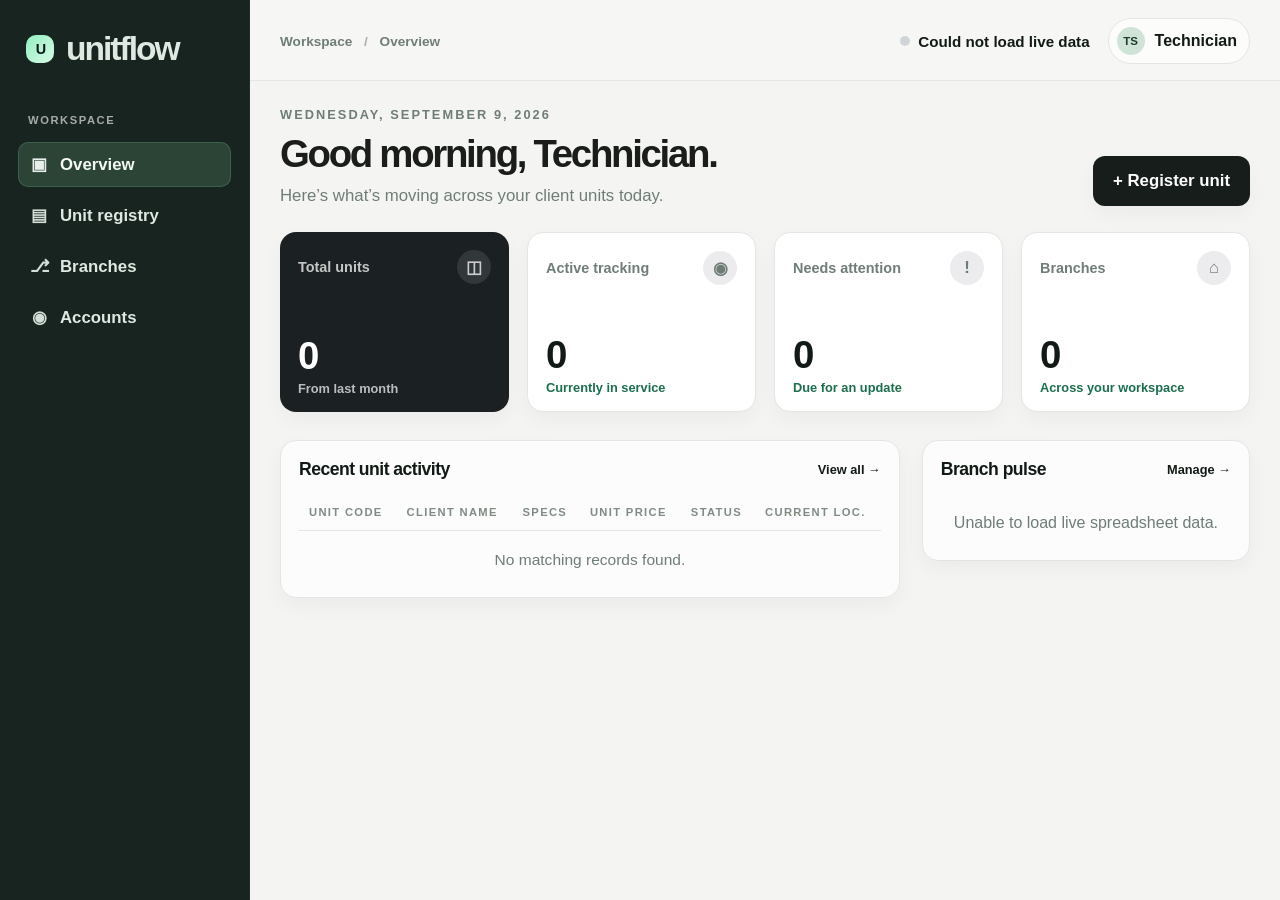
==== index.html @ ae101337 "first commit" ====
<!DOCTYPE html>
<html lang="en">
  <head>
    <meta charset="UTF-8" />
    <meta name="viewport" content="width=device-width, initial-scale=1.0" />
    <title>Client Unit Tracker</title>
    <link rel="stylesheet" href="css/styles.css" />
  </head>
  <body class="dashboard-shell">
    <aside class="sidebar">
      <div class="brand">
        <div class="brand-mark">U</div>
        <span>unitflow</span>
      </div>

      <nav class="nav">
        <div class="nav-label">Workspace</div>
        <button class="nav-item active">
          <span class="nav-icon">▣</span>
          Overview
        </button>
        <button class="nav-item">
          <span class="nav-icon">▤</span>
          Unit registry
        </button>
        <button class="nav-item">
          <span class="nav-icon">⎇</span>
          Branches
        </button>
        <button class="nav-item">
          <span class="nav-icon">◉</span>
          Accounts
        </button>
      </nav>
    </aside>

    <div class="workspace">
      <header class="workspace-topbar">
        <div class="breadcrumb">Workspace <span>/</span> Overview</div>

        <div class="topbar-right">
          <div class="sync-pill">
            <span class="dot live"></span>
            <span id="syncStatus">Live sync</span>
          </div>

          <div class="user-pill">
            <div class="user-avatar">TS</div>
            <span>Technician</span>
          </div>
        </div>
      </header>

      <main class="content">
        <div class="header-row">
          <div class="heading-block">
            <div class="eyebrow">Wednesday, September 9, 2026</div>
            <h1>Good morning, Technician.</h1>
            <p>Here’s what’s moving across your client units today.</p>
          </div>

          <button class="register-btn">+ Register unit</button>
        </div>

        <section class="summary-grid" id="summaryCards"></section>

        <section class="lower-grid">
          <div class="panel table-panel">
            <div class="panel-header">
              <h2>Recent unit activity</h2>
              <a href="#">View all →</a>
            </div>

            <div class="table-wrap">
              <table>
                <thead>
                  <tr>
                    <th>Unit code</th>
                    <th>Client name</th>
                    <th>Specs</th>
                    <th>Unit price</th>
                    <th>Status</th>
                    <th>Current loc.</th>
                  </tr>
                </thead>
                <tbody id="unitTableBody"></tbody>
              </table>
            </div>
          </div>

          <aside class="panel branch-panel">
            <div class="panel-header">
              <h2>Branch pulse</h2>
              <a href="#">Manage →</a>
            </div>

            <div id="branchPulseList" class="branch-list"></div>
          </aside>
        </section>
      </main>
    </div>

    <script src="gs/config.js"></script>
    <script src="js/data.js"></script>
    <script src="js/ui.js"></script>
    <script src="js/app.js"></script>
  </body>
</html>
---- css/styles.css ----
:root {
  --sidebar-bg: #18241f;
  --sidebar-accent: #7fe2a7;
  --sidebar-text: #dfe9e2;
  --main-bg: #f4f5f2;
  --panel-bg: #ffffff;
  --panel-alt: #f7f8f6;
  --text: #121a16;
  --muted: #6f7d77;
  --line: #e3e6e2;
  --dark-card: #1b2022;
  --green-soft: #d9f9e8;
  --green-text: #1b6d4c;
  --orange-soft: #fef1d4;
  --orange-text: #8b5e0c;
  --blue-soft: #dfeeff;
  --blue-text: #1f4d8c;
  --red-soft: #fbe3e3;
  --red-text: #9a2c2c;
  --shadow: 0 8px 20px rgba(15, 23, 42, 0.04);
}

* {
  box-sizing: border-box;
}

html, body {
  margin: 0;
  min-height: 100%;
  font-family: Inter, "Segoe UI", Arial, sans-serif;
  background: var(--main-bg);
  color: var(--text);
}

button, input, select {
  font: inherit;
}

.dashboard-shell {
  display: flex;
  min-height: 100vh;
}

.sidebar {
  width: 250px;
  background: var(--sidebar-bg);
  color: var(--sidebar-text);
  padding: 24px 18px 28px;
  border-right: 1px solid rgba(255, 255, 255, 0.04);
}

.brand {
  display: flex;
  align-items: center;
  gap: 12px;
  padding: 6px 8px 18px;
  font-size: 2.1rem;
  font-weight: 800;
  letter-spacing: -0.06em;
}

.brand-mark {
  width: 28px;
  height: 28px;
  display: inline-flex;
  align-items: center;
  justify-content: center;
  border-radius: 10px;
  background: linear-gradient(135deg, #90f0bf, #d9f9e8);
  color: #0e1714;
  font-size: 0.9rem;
  font-weight: 800;
}

.nav {
  display: flex;
  flex-direction: column;
  gap: 6px;
  margin-top: 14px;
}

.nav-label {
  padding: 14px 10px 10px;
  color: rgba(255, 255, 255, 0.62);
  font-size: 0.7rem;
  letter-spacing: 0.14em;
  text-transform: uppercase;
  font-weight: 700;
}

.nav-item {
  display: flex;
  align-items: center;
  gap: 12px;
  width: 100%;
  background: transparent;
  border: none;
  border-radius: 10px;
  color: var(--sidebar-text);
  padding: 12px 12px;
  text-align: left;
  font-size: 1.05rem;
  font-weight: 600;
  cursor: pointer;
}

.nav-item.active {
  background: rgba(126, 211, 161, 0.18);
  color: #f3f9f5;
  box-shadow: inset 0 0 0 1px rgba(126, 211, 161, 0.2);
}

.nav-icon {
  width: 18px;
  text-align: center;
  opacity: 0.95;
}

.workspace {
  flex: 1;
  background: var(--main-bg);
}

.workspace-topbar {
  display: flex;
  justify-content: space-between;
  align-items: center;
  padding: 18px 30px 16px 30px;
  background: rgba(255, 255, 255, 0.15);
  border-bottom: 1px solid var(--line);
}

.breadcrumb {
  color: var(--muted);
  font-size: 0.85rem;
  font-weight: 600;
}

.breadcrumb span {
  margin: 0 8px;
  color: #a5b0a9;
}

.topbar-right {
  display: flex;
  align-items: center;
  gap: 18px;
}

.sync-pill {
  display: inline-flex;
  align-items: center;
  gap: 8px;
  color: var(--text);
  font-size: 0.95rem;
  font-weight: 600;
}

.dot {
  width: 10px;
  height: 10px;
  border-radius: 50%;
  display: inline-block;
  background: #d1d5d8;
}

.dot.live {
  background: #7ad9a6;
  box-shadow: 0 0 0 3px rgba(122, 217, 166, 0.2);
}

.user-pill {
  display: inline-flex;
  align-items: center;
  gap: 10px;
  padding: 8px 12px 8px 8px;
  border-radius: 999px;
  background: rgba(255, 255, 255, 0.7);
  border: 1px solid var(--line);
  color: var(--text);
  font-weight: 700;
}

.user-avatar {
  width: 28px;
  height: 28px;
  border-radius: 50%;
  display: inline-flex;
  align-items: center;
  justify-content: center;
  background: #cfe4d6;
  color: #1b3b2f;
  font-size: 0.72rem;
  font-weight: 800;
}

.content {
  padding: 26px 30px 30px;
}

.header-row {
  display: flex;
  justify-content: space-between;
  align-items: flex-end;
  gap: 20px;
  margin-bottom: 26px;
}

.eyebrow {
  font-size: 0.8rem;
  letter-spacing: 0.16em;
  text-transform: uppercase;
  color: var(--muted);
  margin-bottom: 12px;
  font-weight: 700;
}

.heading-block h1 {
  margin: 0;
  font-size: clamp(2.3rem, 3vw, 3.3rem);
  letter-spacing: -0.06em;
  line-height: 1.05;
  color: #1a1d1a;
}

.heading-block p {
  margin: 12px 0 0;
  color: var(--muted);
  font-size: 1.05rem;
}

.register-btn {
  background: #171d1a;
  color: #fff;
  border: none;
  border-radius: 12px;
  padding: 15px 20px;
  font-size: 1.05rem;
  font-weight: 700;
  cursor: pointer;
  box-shadow: var(--shadow);
}

.summary-grid {
  display: grid;
  grid-template-columns: repeat(4, minmax(180px, 1fr));
  gap: 18px;
  margin-bottom: 28px;
}

.summary-card {
  min-height: 180px;
  background: var(--panel-bg);
  border: 1px solid var(--line);
  border-radius: 16px;
  padding: 18px 18px 16px;
  box-shadow: var(--shadow);
  display: flex;
  flex-direction: column;
  justify-content: space-between;
}

.summary-card.dark {
  background: var(--dark-card);
  border: none;
  color: #fff;
}

.card-top {
  display: flex;
  align-items: center;
  justify-content: space-between;
  gap: 10px;
  font-size: 0.9rem;
  font-weight: 600;
  color: var(--muted);
}

.summary-card.dark .card-top {
  color: rgba(255, 255, 255, 0.75);
}

.card-icon {
  width: 34px;
  height: 34px;
  border-radius: 50%;
  display: inline-flex;
  align-items: center;
  justify-content: center;
  background: rgba(17, 24, 39, 0.08);
  color: inherit;
  font-size: 1.05rem;
}

.summary-card.dark .card-icon {
  background: rgba(255, 255, 255, 0.1);
}

.value-row {
  display: flex;
  align-items: baseline;
  justify-content: flex-start;
  gap: 10px;
}

.card-value {
  font-size: clamp(2.3rem, 3vw, 3.1rem);
  line-height: 1;
  font-weight: 800;
  letter-spacing: -0.06em;
}

.card-meta {
  font-size: 0.8rem;
  font-weight: 600;
  color: var(--muted);
  margin-top: 6px;
}

.summary-card.dark .card-meta {
  color: rgba(255, 255, 255, 0.7);
}

.trend-up {
  color: #1b6f4d;
}

.lower-grid {
  display: grid;
  grid-template-columns: 1.7fr 0.9fr;
  gap: 22px;
  align-items: start;
}

.panel {
  background: rgba(255, 255, 255, 0.7);
  border: 1px solid var(--line);
  border-radius: 16px;
  padding: 18px 18px 8px;
  box-shadow: var(--shadow);
}

.panel-header {
  display: flex;
  justify-content: space-between;
  align-items: center;
  gap: 12px;
  margin-bottom: 14px;
}

.panel-header h2 {
  margin: 0;
  font-size: 1.1rem;
  letter-spacing: -0.03em;
}

.panel-header a {
  color: var(--text);
  text-decoration: none;
  font-weight: 600;
  font-size: 0.8rem;
}

.table-wrap {
  overflow-x: auto;
}

table {
  width: 100%;
  border-collapse: collapse;
  min-width: 580px;
}

th, td {
  text-align: left;
  padding: 12px 10px;
  border-bottom: 1px solid var(--line);
}

th {
  color: #7f8b83;
  font-size: 0.7rem;
  letter-spacing: 0.12em;
  text-transform: uppercase;
  font-weight: 800;
}

tbody tr:last-child td {
  border-bottom: none;
}

td {
  font-size: 0.97rem;
  color: #1d221f;
}

.badge {
  display: inline-flex;
  align-items: center;
  justify-content: center;
  border-radius: 999px;
  padding: 6px 10px;
  font-size: 0.76rem;
  font-weight: 700;
}

.badge.in-stock {
  background: var(--green-soft);
  color: var(--green-text);
}

.badge.assigned {
  background: var(--blue-soft);
  color: var(--blue-text);
}

.badge.released {
  background: var(--orange-soft);
  color: var(--orange-text);
}

.badge.returned,
.badge.pending-return {
  background: var(--red-soft);
  color: var(--red-text);
}

.branch-list {
  display: flex;
  flex-direction: column;
  gap: 14px;
  margin-top: 8px;
}

.branch-row {
  display: flex;
  flex-direction: column;
  gap: 8px;
}

.branch-head {
  display: flex;
  justify-content: space-between;
  align-items: center;
  gap: 12px;
  font-size: 0.96rem;
  font-weight: 700;
}

.branch-bar {
  width: 100%;
  height: 8px;
  background: #edf0ec;
  border-radius: 999px;
  overflow: hidden;
}

.branch-fill {
  height: 100%;
  background: linear-gradient(90deg, #95dcb4, #64c892);
  border-radius: 999px;
}

.empty-state {
  padding: 20px 10px;
  color: var(--muted);
  text-align: center;
}

@media (max-width: 1100px) {
  .summary-grid {
    grid-template-columns: repeat(2, minmax(180px, 1fr));
  }

  .lower-grid {
    grid-template-columns: 1fr;
  }
}

@media (max-width: 760px) {
  .dashboard-shell {
    flex-direction: column;
  }

  .sidebar {
    width: 100%;
  }

  .workspace-topbar,
  .header-row {
    flex-direction: column;
    align-items: flex-start;
  }

  .summary-grid {
    grid-template-columns: 1fr;
  }
}
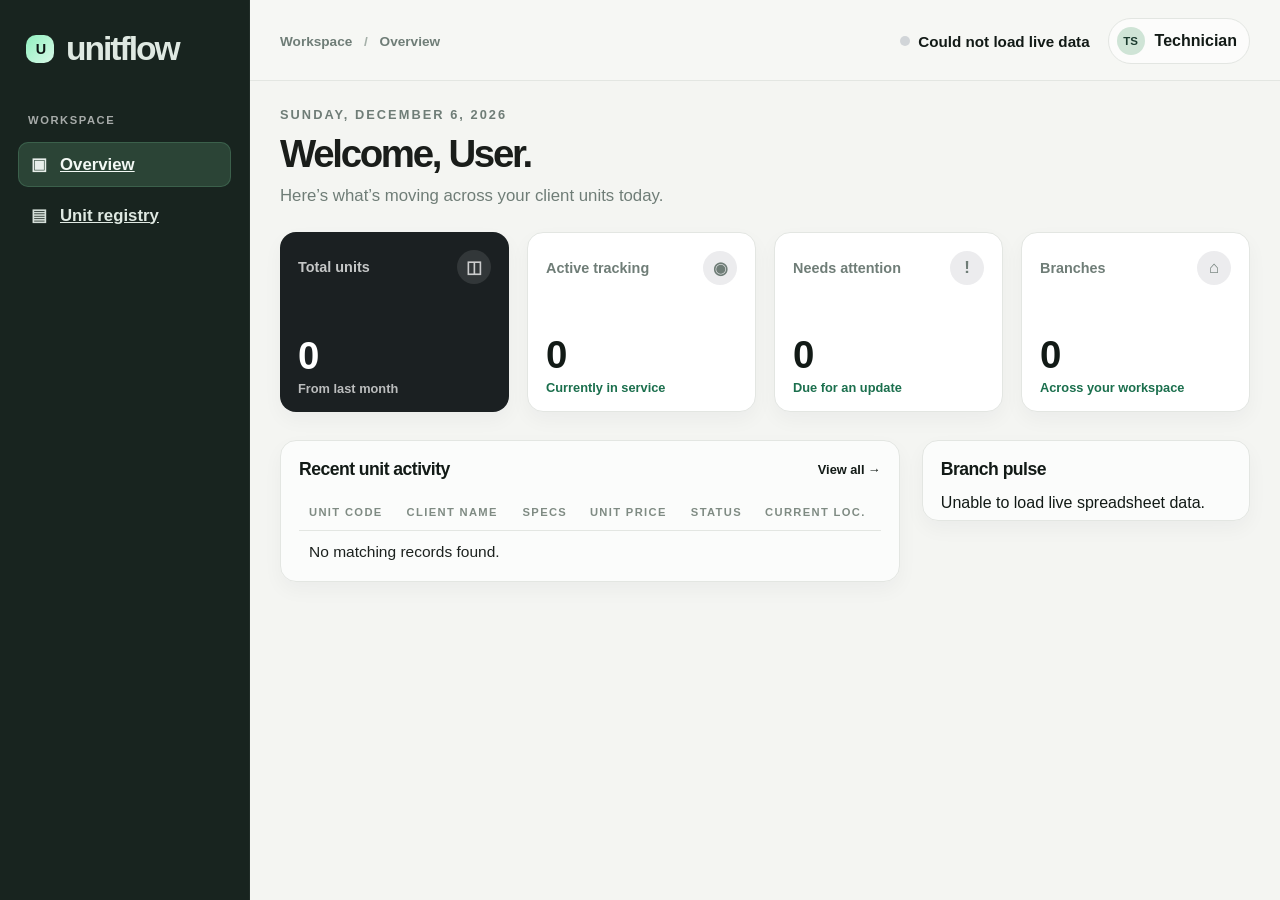
==== commit 991c5a67: "second commit" ====
--- a/index.html
+++ b/index.html
@@ -15,22 +15,22 @@
 
       <nav class="nav">
         <div class="nav-label">Workspace</div>
-        <button class="nav-item active">
+        <a class="nav-item active" href="index.html">
           <span class="nav-icon">▣</span>
           Overview
-        </button>
-        <button class="nav-item">
+        </a>
+        <a class="nav-item" href="pages/unit-registry.html">
           <span class="nav-icon">▤</span>
           Unit registry
-        </button>
-        <button class="nav-item">
+        </a>
+        <a class="nav-item" href="pages/branches.html">
           <span class="nav-icon">⎇</span>
           Branches
-        </button>
-        <button class="nav-item">
+        </a>
+        <a class="nav-item" href="pages/accounts.html">
           <span class="nav-icon">◉</span>
           Accounts
-        </button>
+        </a>
       </nav>
     </aside>
 
@@ -44,9 +44,14 @@
             <span id="syncStatus">Live sync</span>
           </div>
 
-          <div class="user-pill">
-            <div class="user-avatar">TS</div>
-            <span>Technician</span>
+          <div class="user-menu">
+            <button class="user-pill" id="userMenuButton" type="button" aria-expanded="false">
+              <div class="user-avatar">TS</div>
+              <span id="topbarUserName">Technician</span>
+            </button>
+            <div class="user-dropdown" id="userDropdown" hidden>
+              <button type="button" id="logoutButton">Logout</button>
+            </div>
           </div>
         </div>
       </header>
@@ -54,12 +59,10 @@
       <main class="content">
         <div class="header-row">
           <div class="heading-block">
-            <div class="eyebrow">Wednesday, September 9, 2026</div>
-            <h1>Good morning, Technician.</h1>
+            <div class="eyebrow" id="overviewDate">Loading date…</div>
+            <h1 id="overviewGreeting">Welcome, User.</h1>
             <p>Here’s what’s moving across your client units today.</p>
           </div>
-
-          <button class="register-btn">+ Register unit</button>
         </div>
 
         <section class="summary-grid" id="summaryCards"></section>
@@ -68,7 +71,7 @@
           <div class="panel table-panel">
             <div class="panel-header">
               <h2>Recent unit activity</h2>
-              <a href="#">View all →</a>
+              <a href="pages/unit-registry.html" id="viewAllUnitsLink">View all →</a>
             </div>
 
             <div class="table-wrap">
@@ -91,7 +94,7 @@
           <aside class="panel branch-panel">
             <div class="panel-header">
               <h2>Branch pulse</h2>
-              <a href="#">Manage →</a>
+              <a href="pages/branches.html" id="manageBranchLink">Manage →</a>
             </div>
 
             <div id="branchPulseList" class="branch-list"></div>
@@ -103,6 +106,7 @@
     <script src="gs/config.js"></script>
     <script src="js/data.js"></script>
     <script src="js/ui.js"></script>
+    <script src="js/user-menu.js"></script>
     <script src="js/app.js"></script>
   </body>
 </html>
--- a/css/styles.css
+++ b/css/styles.css
@@ -110,6 +110,11 @@
   box-shadow: inset 0 0 0 1px rgba(126, 211, 161, 0.2);
 }
 
+.nav-item.disabled {
+  opacity: 0.45;
+  cursor: not-allowed;
+}
+
 .nav-icon {
   width: 18px;
   text-align: center;
@@ -169,6 +174,10 @@
   box-shadow: 0 0 0 3px rgba(122, 217, 166, 0.2);
 }
 
+.user-menu {
+  position: relative;
+}
+
 .user-pill {
   display: inline-flex;
   align-items: center;
@@ -179,6 +188,7 @@
   border: 1px solid var(--line);
   color: var(--text);
   font-weight: 700;
+  cursor: pointer;
 }
 
 .user-avatar {
@@ -192,6 +202,36 @@
   color: #1b3b2f;
   font-size: 0.72rem;
   font-weight: 800;
+}
+
+.user-dropdown {
+  position: absolute;
+  right: 0;
+  top: calc(100% + 10px);
+  background: #fff;
+  border: 1px solid var(--line);
+  border-radius: 12px;
+  box-shadow: 0 12px 28px rgba(15, 23, 42, 0.12);
+  min-width: 160px;
+  overflow: hidden;
+  z-index: 20;
+}
+
+.user-dropdown button {
+  display: block;
+  width: 100%;
+  border: none;
+  background: transparent;
+  text-align: left;
+  padding: 12px 14px;
+  font-size: 0.92rem;
+  font-weight: 700;
+  color: var(--text);
+  cursor: pointer;
+}
+
+.user-dropdown button:hover {
+  background: #f2f5f2;
 }
 
 .content {
@@ -229,18 +269,6 @@
   font-size: 1.05rem;
 }
 
-.register-btn {
-  background: #171d1a;
-  color: #fff;
-  border: none;
-  border-radius: 12px;
-  padding: 15px 20px;
-  font-size: 1.05rem;
-  font-weight: 700;
-  cursor: pointer;
-  box-shadow: var(--shadow);
-}
-
 .summary-grid {
   display: grid;
   grid-template-columns: repeat(4, minmax(180px, 1fr));
@@ -419,10 +447,43 @@
   color: var(--orange-text);
 }
 
+.badge.urgent,
 .badge.returned,
 .badge.pending-return {
   background: var(--red-soft);
   color: var(--red-text);
+}
+
+.badge.observation {
+  background: var(--blue-soft);
+  color: var(--blue-text);
+}
+
+.branch-tag {
+  display: inline-flex;
+  align-items: center;
+  justify-content: center;
+  border-radius: 999px;
+  padding: 6px 10px;
+  font-size: 0.74rem;
+  font-weight: 800;
+  letter-spacing: 0.03em;
+  border: 1px solid rgba(17, 17, 17, 0.2);
+}
+
+.branch-tag.bnb {
+  background: #f7d75d;
+  color: #111111;
+}
+
+.branch-tag.ez {
+  background: #7fe4a0;
+  color: #111111;
+}
+
+.branch-tag.one-lr {
+  background: #f55d5d;
+  color: #111111;
 }
 
 .branch-list {
@@ -461,10 +522,316 @@
   border-radius: 999px;
 }
 
-.empty-state {
-  padding: 20px 10px;
-  color: var(--muted);
+.auth-page {
+  min-height: 100vh;
+  display: grid;
+  place-items: center;
+  padding: 24px;
+  background: linear-gradient(135deg, #edf4ef 0%, #f7f7f3 100%);
+}
+
+.auth-shell {
+  width: min(980px, 100%);
+  min-height: 640px;
+  display: grid;
+  grid-template-columns: 1.1fr 1fr;
+  background: #fff;
+  border: 1px solid var(--line);
+  border-radius: 26px;
+  overflow: hidden;
+  box-shadow: 0 30px 60px rgba(18, 29, 25, 0.08);
+}
+
+.auth-visual {
+  background: linear-gradient(160deg, #1a241f 0%, #0e1715 100%);
+  color: #fff;
+  padding: 42px 38px;
+  display: flex;
+  flex-direction: column;
+  justify-content: space-between;
+}
+
+.auth-brand {
+  display: flex;
+  align-items: center;
+  gap: 12px;
+  font-size: 2rem;
+  font-weight: 800;
+  letter-spacing: -0.07em;
+}
+
+.auth-brand-mark {
+  width: 32px;
+  height: 32px;
+  display: inline-flex;
+  align-items: center;
+  justify-content: center;
+  border-radius: 10px;
+  background: #96efbc;
+  color: #0c1714;
+  font-size: 1rem;
+}
+
+.auth-visual .tagline {
+  font-size: 2.2rem;
+  margin: 0;
+  letter-spacing: -0.06em;
+  line-height: 1.06;
+}
+
+.auth-visual .tagline small {
+  display: block;
+  margin-top: 16px;
+  font-size: 1.05rem;
+  color: rgba(255, 255, 255, 0.74);
+  letter-spacing: normal;
+}
+
+.auth-card {
+  display: flex;
+  align-items: center;
+  justify-content: center;
+  padding: 36px 30px;
+  background: #f9faf8;
+}
+
+.auth-card-inner {
+  width: min(420px, 100%);
+}
+
+.auth-card-header h2 {
+  margin: 0 0 8px;
+  font-size: 2rem;
+  letter-spacing: -0.06em;
+}
+
+.auth-card-header p {
+  margin: 0 0 28px;
+  color: var(--muted);
+}
+
+.auth-form {
+  display: flex;
+  flex-direction: column;
+  gap: 18px;
+}
+
+.form-field {
+  display: flex;
+  flex-direction: column;
+  gap: 8px;
+}
+
+.form-field label {
+  color: var(--text);
+  font-size: 0.8rem;
+  font-weight: 700;
+  letter-spacing: 0.04em;
+  text-transform: uppercase;
+}
+
+.form-field input,
+.form-field select {
+  height: 48px;
+  border: 1px solid var(--line);
+  background: #fff;
+  border-radius: 12px;
+  padding: 0 14px;
+  font-size: 0.98rem;
+  color: var(--text);
+}
+
+.auth-button {
+  height: 50px;
+  border: none;
+  border-radius: 12px;
+  background: #171d1a;
+  color: #fff;
+  font-weight: 700;
+  font-size: 1rem;
+  cursor: pointer;
+}
+
+.auth-link {
+  margin-top: 12px;
   text-align: center;
+  font-size: 0.9rem;
+  color: var(--muted);
+}
+
+.auth-link a {
+  color: var(--text);
+  font-weight: 700;
+}
+
+.page-toolbar {
+  display: flex;
+  justify-content: space-between;
+  align-items: center;
+  gap: 18px;
+  margin: 0 0 20px;
+}
+
+.search-box {
+  flex: 1;
+  max-width: 360px;
+  position: relative;
+}
+
+.search-box input {
+  width: 100%;
+  height: 44px;
+  border: 1px solid var(--line);
+  background: #fff;
+  border-radius: 12px;
+  padding: 0 14px 0 40px;
+}
+
+.search-box::before {
+  content: "⌕";
+  position: absolute;
+  left: 14px;
+  top: 50%;
+  transform: translateY(-50%);
+  color: var(--muted);
+  font-size: 1.1rem;
+}
+
+.page-actions {
+  display: flex;
+  gap: 10px;
+  align-items: center;
+}
+
+.action-btn {
+  border: 1px solid var(--line);
+  background: #fff;
+  color: var(--text);
+  border-radius: 10px;
+  padding: 10px 14px;
+  font-weight: 700;
+  cursor: pointer;
+}
+
+.action-btn.primary {
+  background: #171d1a;
+  border-color: #171d1a;
+  color: #fff;
+}
+
+.table-actions {
+  display: flex;
+  gap: 8px;
+}
+
+.table-actions button {
+  border: none;
+  border-radius: 8px;
+  padding: 7px 10px;
+  font-weight: 700;
+  font-size: 0.75rem;
+  cursor: pointer;
+}
+
+.table-actions .edit {
+  background: var(--blue-soft);
+  color: var(--blue-text);
+}
+
+.table-actions .delete {
+  background: var(--red-soft);
+  color: var(--red-text);
+}
+
+.modal-backdrop {
+  position: fixed;
+  inset: 0;
+  background: rgba(12, 18, 16, 0.5);
+  display: none;
+  align-items: center;
+  justify-content: center;
+  padding: 20px;
+  z-index: 1000;
+}
+
+.modal-backdrop.visible {
+  display: flex;
+}
+
+.modal {
+  width: min(700px, 100%);
+  background: #fff;
+  border-radius: 18px;
+  box-shadow: 0 18px 40px rgba(15, 23, 42, 0.14);
+  padding: 18px 20px;
+  border: 1px solid var(--line);
+}
+
+.modal-header {
+  display: flex;
+  justify-content: space-between;
+  align-items: center;
+  gap: 12px;
+  margin-bottom: 18px;
+}
+
+.modal-header h3 {
+  margin: 0;
+  font-size: 1.6rem;
+  letter-spacing: -0.04em;
+}
+
+.modal-close {
+  border: none;
+  background: transparent;
+  font-size: 2rem;
+  line-height: 1;
+  cursor: pointer;
+  color: var(--muted);
+}
+
+.unit-form {
+  display: flex;
+  flex-direction: column;
+  gap: 16px;
+}
+
+.form-grid {
+  display: grid;
+  grid-template-columns: repeat(2, minmax(200px, 1fr));
+  gap: 14px 14px;
+}
+
+.field-group {
+  display: flex;
+  flex-direction: column;
+  gap: 6px;
+}
+
+.field-group label {
+  font-size: 0.75rem;
+  font-weight: 700;
+  text-transform: uppercase;
+  letter-spacing: 0.05em;
+  color: var(--muted);
+}
+
+.field-group input,
+.field-group select {
+  width: 100%;
+  height: 42px;
+  border: 1px solid var(--line);
+  border-radius: 10px;
+  padding: 0 12px;
+  background: #fff;
+  color: var(--text);
+}
+
+.modal-actions {
+  display: flex;
+  justify-content: flex-end;
+  gap: 10px;
+  margin-top: 10px;
 }
 
 @media (max-width: 1100px) {
@@ -474,6 +841,14 @@
 
   .lower-grid {
     grid-template-columns: 1fr;
+  }
+
+  .auth-shell {
+    grid-template-columns: 1fr;
+  }
+
+  .auth-visual {
+    min-height: 220px;
   }
 }
 
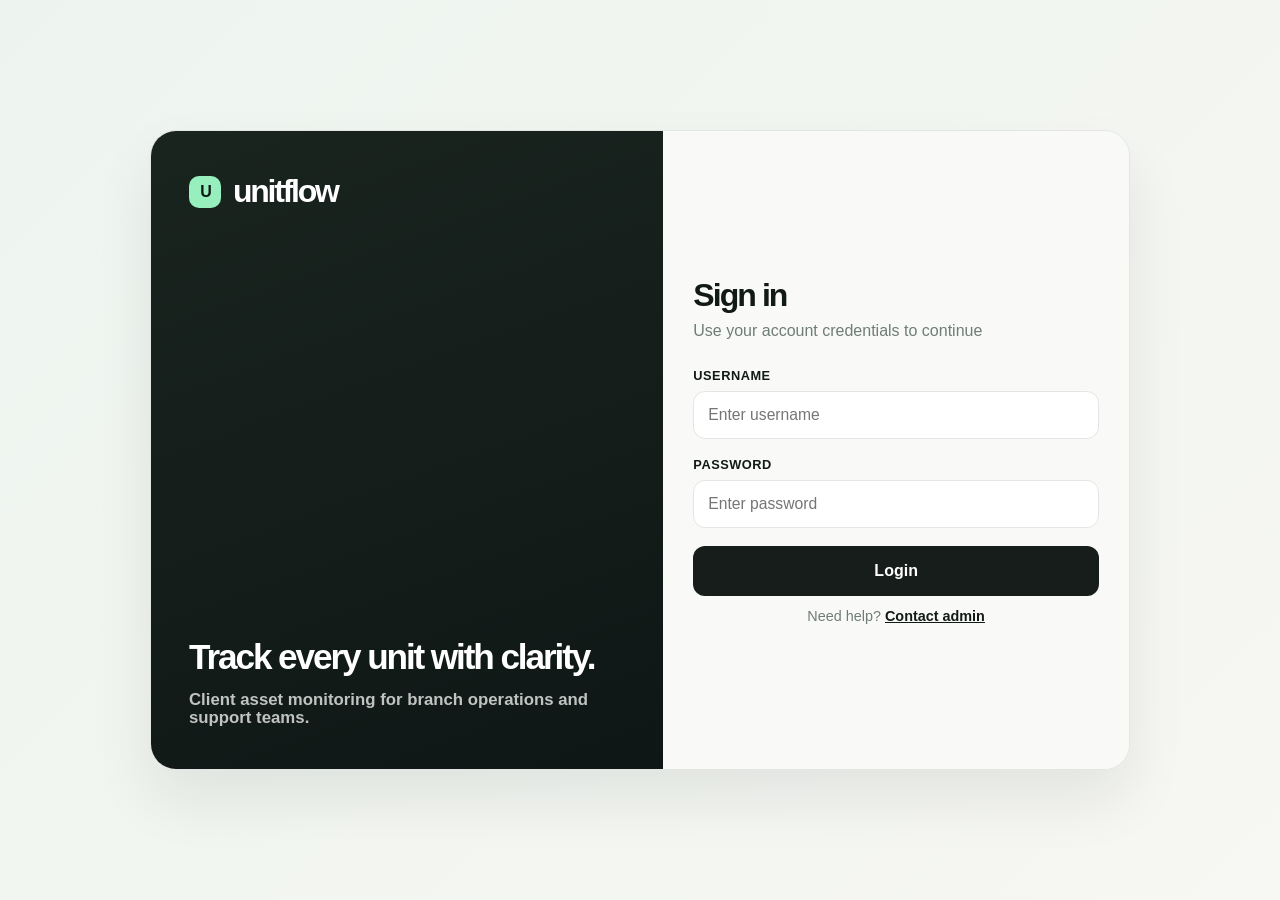
==== commit bd9ad201: "Fifth Commit" ====
--- a/index.html
+++ b/index.html
@@ -5,6 +5,20 @@
     <meta name="viewport" content="width=device-width, initial-scale=1.0" />
     <title>Client Unit Tracker</title>
     <link rel="stylesheet" href="css/styles.css" />
+    <script>
+      (function () {
+        try {
+          if (!localStorage.getItem('unitflowRole')) {
+            const path = window.location.pathname.replace(/\/+$/, '');
+            const isPagesRoute = path.includes('/pages/');
+            const target = isPagesRoute ? '../login.html' : 'login.html';
+            window.location.replace(target);
+          }
+        } catch (error) {
+          console.warn('Auth redirect failed:', error);
+        }
+      })();
+    </script>
   </head>
   <body class="dashboard-shell">
     <aside class="sidebar">
